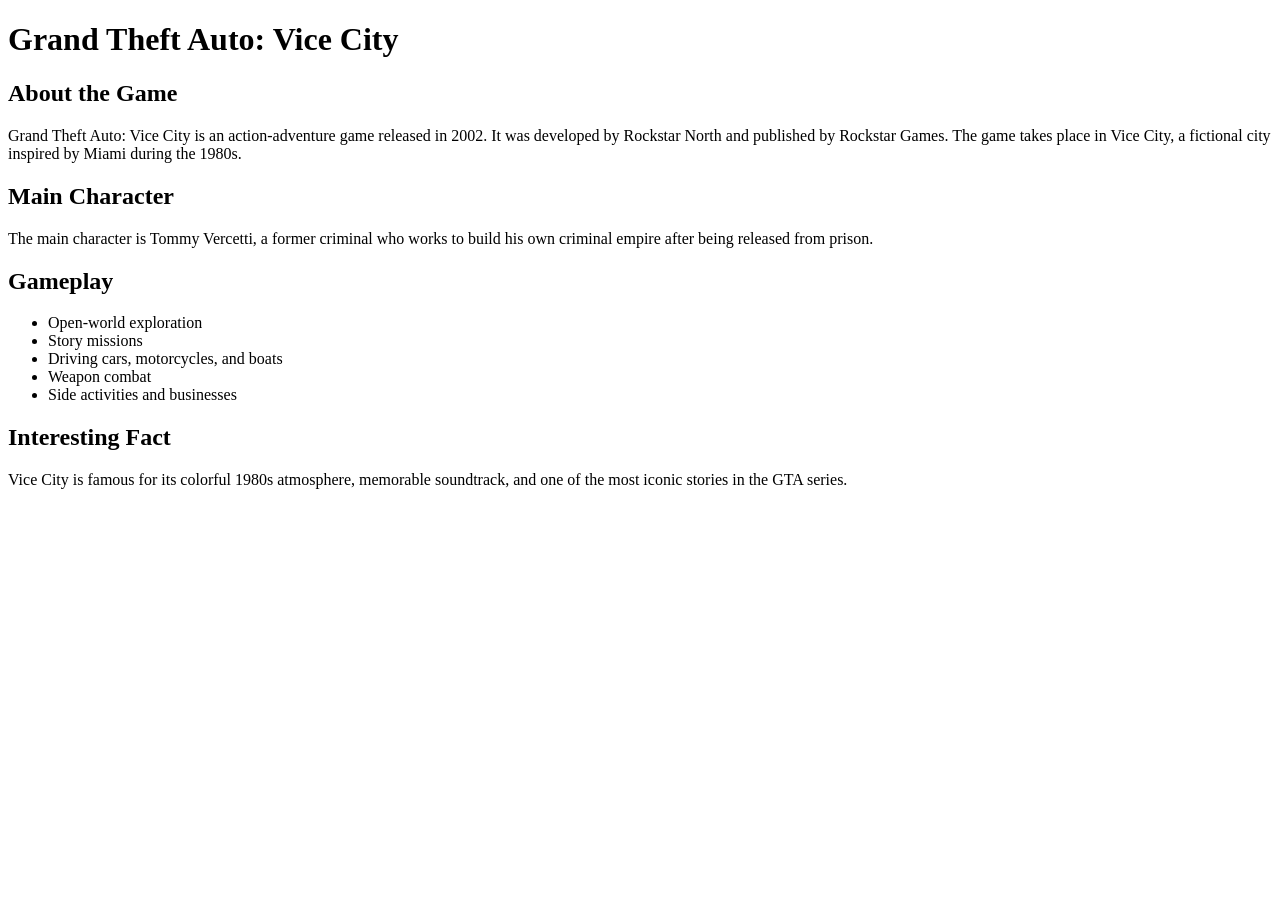
==== gta-vice-city.html @ 397122db "Criar gta-vice-city.html" ====
<!DOCTYPE html>
<html lang="en">
<head>
    <meta charset="UTF-8">
    <meta name="viewport" content="width=device-width, initial-scale=1.0">
    <title>GTA: Vice City</title>
</head>
<body>

    <header>
        <h1>Grand Theft Auto: Vice City</h1>
    </header>

    <main>
        <section>
            <h2>About the Game</h2>
            <p>
                Grand Theft Auto: Vice City is an action-adventure game released in 2002.
                It was developed by Rockstar North and published by Rockstar Games.
                The game takes place in Vice City, a fictional city inspired by Miami during the 1980s.
            </p>
        </section>

        <section>
            <h2>Main Character</h2>
            <p>
                The main character is Tommy Vercetti, a former criminal who works to build
                his own criminal empire after being released from prison.
            </p>
        </section>

        <section>
            <h2>Gameplay</h2>
            <ul>
                <li>Open-world exploration</li>
                <li>Story missions</li>
                <li>Driving cars, motorcycles, and boats</li>
                <li>Weapon combat</li>
                <li>Side activities and businesses</li>
            </ul>
        </section>

        <section>
            <h2>Interesting Fact</h2>
            <p>
                Vice City is famous for its colorful 1980s atmosphere, memorable soundtrack,
                and one of the most iconic stories in the GTA series.
            </p>
        </section>
    </main>

</body>
</html>
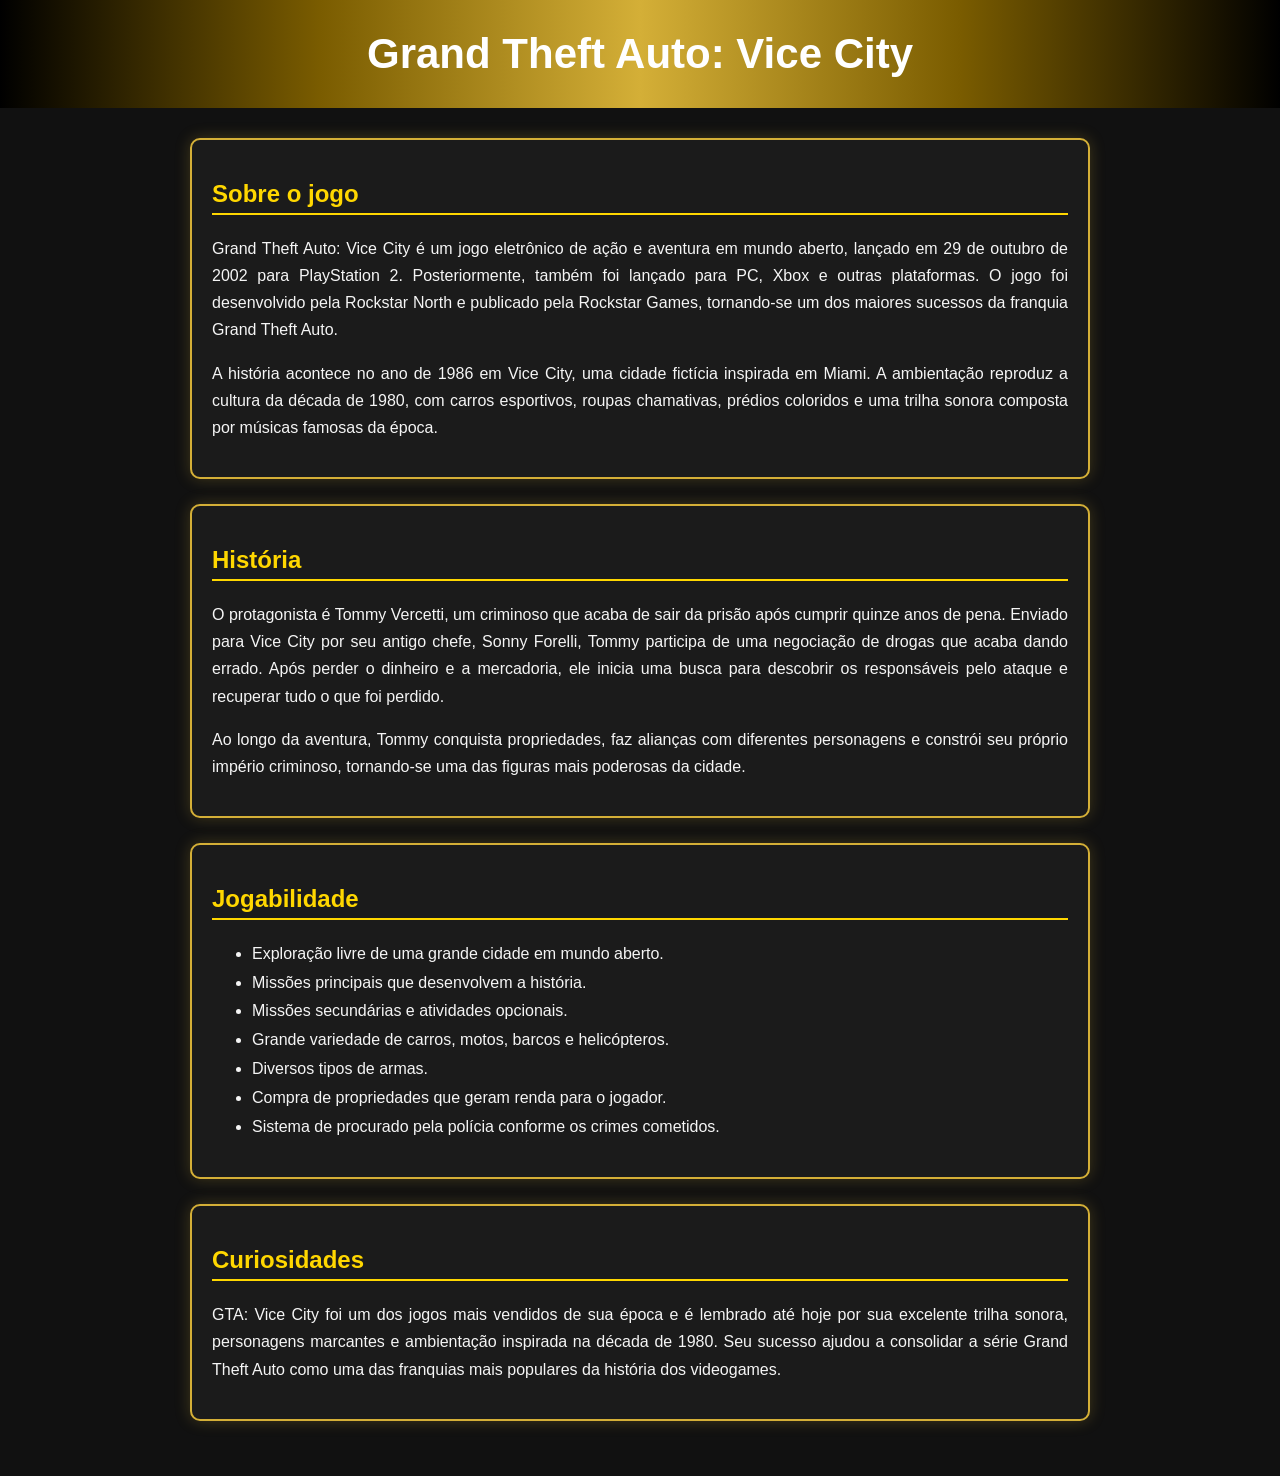
==== commit 12a9916e: "Atualizar o gta-vice-city.html" ====
--- a/gta-vice-city.html
+++ b/gta-vice-city.html
@@ -1,53 +1,138 @@
 <!DOCTYPE html>
-<html lang="en">
+<html lang="pt-BR">
+
 <head>
     <meta charset="UTF-8">
     <meta name="viewport" content="width=device-width, initial-scale=1.0">
-    <title>GTA: Vice City</title>
+    <title>Grand Theft Auto: Vice City</title>
+
+    <style>
+        body{
+            margin:0;
+            font-family:Arial, Helvetica, sans-serif;
+            background:#111;
+            color:#f5f5f5;
+        }
+
+        header{
+            background:linear-gradient(90deg,#000,#7a5c00,#d4af37,#7a5c00,#000);
+            text-align:center;
+            padding:30px;
+            color:white;
+        }
+
+        h1{
+            font-size:42px;
+            margin:0;
+        }
+
+        h2{
+            color:#FFD700;
+            border-bottom:2px solid #FFD700;
+            padding-bottom:5px;
+        }
+
+        main{
+            max-width:900px;
+            margin:auto;
+            padding:30px;
+        }
+
+        section{
+            background:#1b1b1b;
+            border:2px solid #d4af37;
+            border-radius:10px;
+            padding:20px;
+            margin-bottom:25px;
+            box-shadow:0 0 15px rgba(212,175,55,0.25);
+        }
+
+        p{
+            text-align:justify;
+            line-height:1.7;
+        }
+
+        ul{
+            line-height:1.8;
+        }
+    </style>
 </head>
+
 <body>
 
-    <header>
-        <h1>Grand Theft Auto: Vice City</h1>
-    </header>
+<header>
+    <h1>Grand Theft Auto: Vice City</h1>
+</header>
 
-    <main>
-        <section>
-            <h2>About the Game</h2>
-            <p>
-                Grand Theft Auto: Vice City is an action-adventure game released in 2002.
-                It was developed by Rockstar North and published by Rockstar Games.
-                The game takes place in Vice City, a fictional city inspired by Miami during the 1980s.
-            </p>
-        </section>
+<main>
 
-        <section>
-            <h2>Main Character</h2>
-            <p>
-                The main character is Tommy Vercetti, a former criminal who works to build
-                his own criminal empire after being released from prison.
-            </p>
-        </section>
+<section>
+<h2>Sobre o jogo</h2>
 
-        <section>
-            <h2>Gameplay</h2>
-            <ul>
-                <li>Open-world exploration</li>
-                <li>Story missions</li>
-                <li>Driving cars, motorcycles, and boats</li>
-                <li>Weapon combat</li>
-                <li>Side activities and businesses</li>
-            </ul>
-        </section>
+<p>
+Grand Theft Auto: Vice City é um jogo eletrônico de ação e aventura em mundo aberto,
+lançado em 29 de outubro de 2002 para PlayStation 2. Posteriormente, também foi lançado
+para PC, Xbox e outras plataformas. O jogo foi desenvolvido pela Rockstar North e
+publicado pela Rockstar Games, tornando-se um dos maiores sucessos da franquia Grand Theft Auto.
+</p>
 
-        <section>
-            <h2>Interesting Fact</h2>
-            <p>
-                Vice City is famous for its colorful 1980s atmosphere, memorable soundtrack,
-                and one of the most iconic stories in the GTA series.
-            </p>
-        </section>
-    </main>
+<p>
+A história acontece no ano de 1986 em Vice City, uma cidade fictícia inspirada em Miami.
+A ambientação reproduz a cultura da década de 1980, com carros esportivos, roupas chamativas,
+prédios coloridos e uma trilha sonora composta por músicas famosas da época.
+</p>
+</section>
+
+<section>
+
+<h2>História</h2>
+
+<p>
+O protagonista é Tommy Vercetti, um criminoso que acaba de sair da prisão após cumprir
+quinze anos de pena. Enviado para Vice City por seu antigo chefe, Sonny Forelli,
+Tommy participa de uma negociação de drogas que acaba dando errado.
+Após perder o dinheiro e a mercadoria, ele inicia uma busca para descobrir os responsáveis
+pelo ataque e recuperar tudo o que foi perdido.
+</p>
+
+<p>
+Ao longo da aventura, Tommy conquista propriedades, faz alianças com diferentes personagens
+e constrói seu próprio império criminoso, tornando-se uma das figuras mais poderosas da cidade.
+</p>
+
+</section>
+
+<section>
+
+<h2>Jogabilidade</h2>
+
+<ul>
+<li>Exploração livre de uma grande cidade em mundo aberto.</li>
+<li>Missões principais que desenvolvem a história.</li>
+<li>Missões secundárias e atividades opcionais.</li>
+<li>Grande variedade de carros, motos, barcos e helicópteros.</li>
+<li>Diversos tipos de armas.</li>
+<li>Compra de propriedades que geram renda para o jogador.</li>
+<li>Sistema de procurado pela polícia conforme os crimes cometidos.</li>
+</ul>
+
+</section>
+
+<section>
+
+<h2>Curiosidades</h2>
+
+<p>
+GTA: Vice City foi um dos jogos mais vendidos de sua época e é lembrado até hoje por sua
+excelente trilha sonora, personagens marcantes e ambientação inspirada na década de 1980.
+Seu sucesso ajudou a consolidar a série Grand Theft Auto como uma das franquias mais populares
+da história dos videogames.
+</p>
+
+</section>
+
+</main>
 
 </body>
+
 </html>
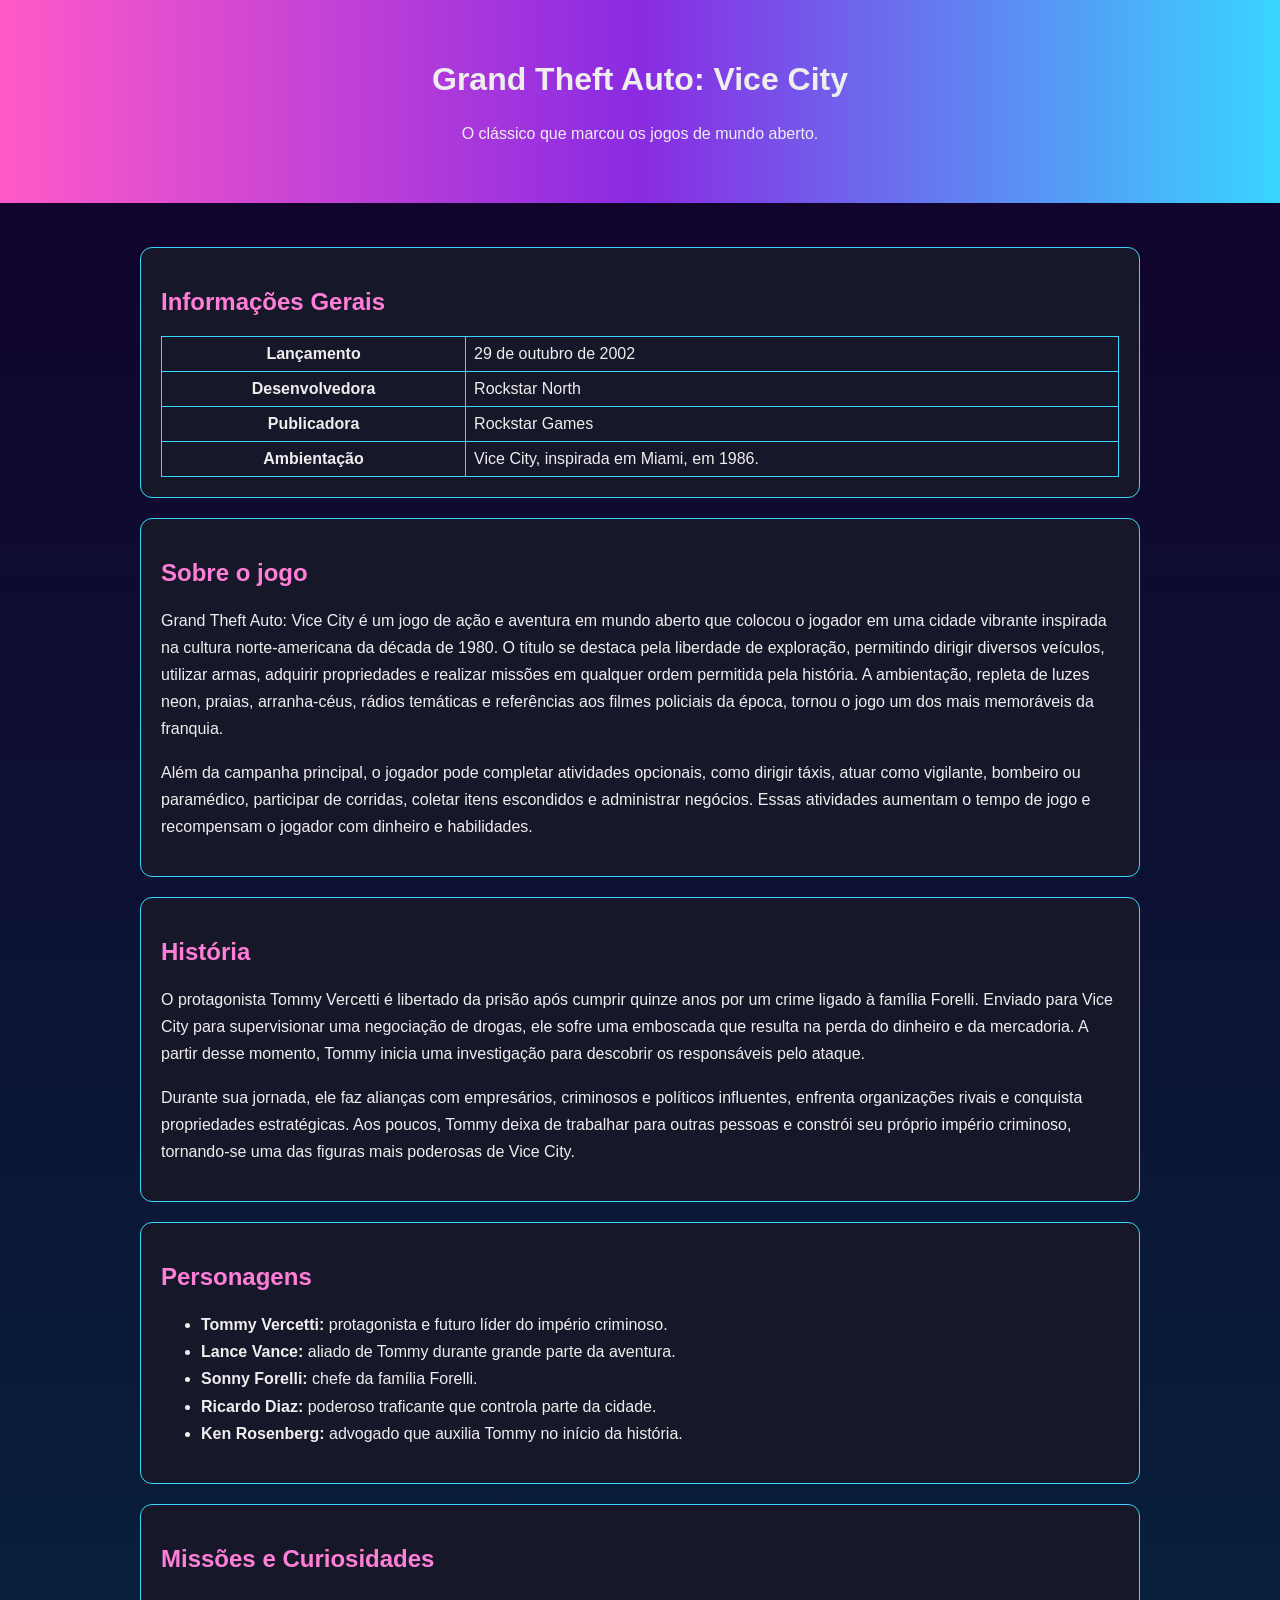
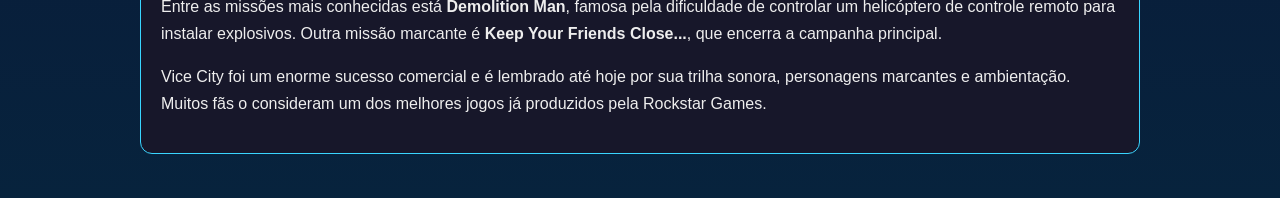
==== commit 8e9c3132: "Atualizar o gta-vice-city.html" ====
--- a/gta-vice-city.html
+++ b/gta-vice-city.html
@@ -4,134 +4,149 @@
 <head>
     <meta charset="UTF-8">
     <meta name="viewport" content="width=device-width, initial-scale=1.0">
-    <title>Grand Theft Auto: Vice City</title>
+    <title>GTA Vice City</title>
 
     <style>
-        body{
-            margin:0;
-            font-family:Arial, Helvetica, sans-serif;
-            background:#111;
-            color:#f5f5f5;
+        body {
+            margin: 0;
+            font-family: Arial, sans-serif;
+            background: linear-gradient(#12002b, #07233d);
+            color: #eee;
         }
 
-        header{
-            background:linear-gradient(90deg,#000,#7a5c00,#d4af37,#7a5c00,#000);
-            text-align:center;
-            padding:30px;
-            color:white;
+        header {
+            padding: 40px;
+            text-align: center;
+            background: linear-gradient(90deg, #ff5ac8, #8a2be2, #39d5ff);
         }
 
-        h1{
-            font-size:42px;
-            margin:0;
+        main {
+            max-width: 1000px;
+            margin: auto;
+            padding: 24px;
         }
 
-        h2{
-            color:#FFD700;
-            border-bottom:2px solid #FFD700;
-            padding-bottom:5px;
+        section {
+            background: #17172a;
+            margin: 20px 0;
+            padding: 20px;
+            border-radius: 12px;
+            border: 1px solid #39d5ff;
         }
 
-        main{
-            max-width:900px;
-            margin:auto;
-            padding:30px;
+        h2 {
+            color: #ff7fd8;
         }
 
-        section{
-            background:#1b1b1b;
-            border:2px solid #d4af37;
-            border-radius:10px;
-            padding:20px;
-            margin-bottom:25px;
-            box-shadow:0 0 15px rgba(212,175,55,0.25);
+        p,
+        li {
+            line-height: 1.7;
         }
 
-        p{
-            text-align:justify;
-            line-height:1.7;
+        table {
+            width: 100%;
+            border-collapse: collapse;
         }
 
-        ul{
-            line-height:1.8;
+        td,
+        th {
+            border: 1px solid #39d5ff;
+            padding: 8px;
         }
     </style>
 </head>
 
 <body>
 
-<header>
-    <h1>Grand Theft Auto: Vice City</h1>
-</header>
+    <header>
+        <h1>Grand Theft Auto: Vice City</h1>
+        <p>O clássico que marcou os jogos de mundo aberto.</p>
+    </header>
 
-<main>
+    <main>
 
-<section>
-<h2>Sobre o jogo</h2>
+        <section>
+            <h2>Informações Gerais</h2>
 
-<p>
-Grand Theft Auto: Vice City é um jogo eletrônico de ação e aventura em mundo aberto,
-lançado em 29 de outubro de 2002 para PlayStation 2. Posteriormente, também foi lançado
-para PC, Xbox e outras plataformas. O jogo foi desenvolvido pela Rockstar North e
-publicado pela Rockstar Games, tornando-se um dos maiores sucessos da franquia Grand Theft Auto.
-</p>
+            <table>
+                <tr>
+                    <th>Lançamento</th>
+                    <td>29 de outubro de 2002</td>
+                </tr>
+                <tr>
+                    <th>Desenvolvedora</th>
+                    <td>Rockstar North</td>
+                </tr>
+                <tr>
+                    <th>Publicadora</th>
+                    <td>Rockstar Games</td>
+                </tr>
+                <tr>
+                    <th>Ambientação</th>
+                    <td>Vice City, inspirada em Miami, em 1986.</td>
+                </tr>
+            </table>
+        </section>
 
-<p>
-A história acontece no ano de 1986 em Vice City, uma cidade fictícia inspirada em Miami.
-A ambientação reproduz a cultura da década de 1980, com carros esportivos, roupas chamativas,
-prédios coloridos e uma trilha sonora composta por músicas famosas da época.
-</p>
-</section>
+        <section>
+            <h2>Sobre o jogo</h2>
 
-<section>
+            <p>
+                Grand Theft Auto: Vice City é um jogo de ação e aventura em mundo aberto que colocou o jogador em uma cidade vibrante inspirada na cultura norte-americana da década de 1980. O título se destaca pela liberdade de exploração, permitindo dirigir diversos veículos, utilizar armas, adquirir propriedades e realizar missões em qualquer ordem permitida pela história. A ambientação, repleta de luzes neon, praias, arranha-céus, rádios temáticas e referências aos filmes policiais da época, tornou o jogo um dos mais memoráveis da franquia.
+            </p>
 
-<h2>História</h2>
+            <p>
+                Além da campanha principal, o jogador pode completar atividades opcionais, como dirigir táxis, atuar como vigilante, bombeiro ou paramédico, participar de corridas, coletar itens escondidos e administrar negócios. Essas atividades aumentam o tempo de jogo e recompensam o jogador com dinheiro e habilidades.
+            </p>
+        </section>
 
-<p>
-O protagonista é Tommy Vercetti, um criminoso que acaba de sair da prisão após cumprir
-quinze anos de pena. Enviado para Vice City por seu antigo chefe, Sonny Forelli,
-Tommy participa de uma negociação de drogas que acaba dando errado.
-Após perder o dinheiro e a mercadoria, ele inicia uma busca para descobrir os responsáveis
-pelo ataque e recuperar tudo o que foi perdido.
-</p>
+        <section>
+            <h2>História</h2>
 
-<p>
-Ao longo da aventura, Tommy conquista propriedades, faz alianças com diferentes personagens
-e constrói seu próprio império criminoso, tornando-se uma das figuras mais poderosas da cidade.
-</p>
+            <p>
+                O protagonista Tommy Vercetti é libertado da prisão após cumprir quinze anos por um crime ligado à família Forelli. Enviado para Vice City para supervisionar uma negociação de drogas, ele sofre uma emboscada que resulta na perda do dinheiro e da mercadoria. A partir desse momento, Tommy inicia uma investigação para descobrir os responsáveis pelo ataque.
+            </p>
 
-</section>
+            <p>
+                Durante sua jornada, ele faz alianças com empresários, criminosos e políticos influentes, enfrenta organizações rivais e conquista propriedades estratégicas. Aos poucos, Tommy deixa de trabalhar para outras pessoas e constrói seu próprio império criminoso, tornando-se uma das figuras mais poderosas de Vice City.
+            </p>
+        </section>
 
-<section>
+        <section>
+            <h2>Personagens</h2>
 
-<h2>Jogabilidade</h2>
+            <ul>
+                <li>
+                    <b>Tommy Vercetti:</b> protagonista e futuro líder do império criminoso.
+                </li>
+                <li>
+                    <b>Lance Vance:</b> aliado de Tommy durante grande parte da aventura.
+                </li>
+                <li>
+                    <b>Sonny Forelli:</b> chefe da família Forelli.
+                </li>
+                <li>
+                    <b>Ricardo Diaz:</b> poderoso traficante que controla parte da cidade.
+                </li>
+                <li>
+                    <b>Ken Rosenberg:</b> advogado que auxilia Tommy no início da história.
+                </li>
+            </ul>
+        </section>
 
-<ul>
-<li>Exploração livre de uma grande cidade em mundo aberto.</li>
-<li>Missões principais que desenvolvem a história.</li>
-<li>Missões secundárias e atividades opcionais.</li>
-<li>Grande variedade de carros, motos, barcos e helicópteros.</li>
-<li>Diversos tipos de armas.</li>
-<li>Compra de propriedades que geram renda para o jogador.</li>
-<li>Sistema de procurado pela polícia conforme os crimes cometidos.</li>
-</ul>
+        <section>
+            <h2>Missões e Curiosidades</h2>
 
-</section>
+            <p>
+                Entre as missões mais conhecidas está <b>Demolition Man</b>, famosa pela dificuldade de controlar um helicóptero de controle remoto para instalar explosivos. Outra missão marcante é <b>Keep Your Friends Close...</b>, que encerra a campanha principal.
+            </p>
 
-<section>
+            <p>
+                Vice City foi um enorme sucesso comercial e é lembrado até hoje por sua trilha sonora, personagens marcantes e ambientação. Muitos fãs o consideram um dos melhores jogos já produzidos pela Rockstar Games.
+            </p>
+        </section>
 
-<h2>Curiosidades</h2>
-
-<p>
-GTA: Vice City foi um dos jogos mais vendidos de sua época e é lembrado até hoje por sua
-excelente trilha sonora, personagens marcantes e ambientação inspirada na década de 1980.
-Seu sucesso ajudou a consolidar a série Grand Theft Auto como uma das franquias mais populares
-da história dos videogames.
-</p>
-
-</section>
-
-</main>
+    </main>
 
 </body>
 
